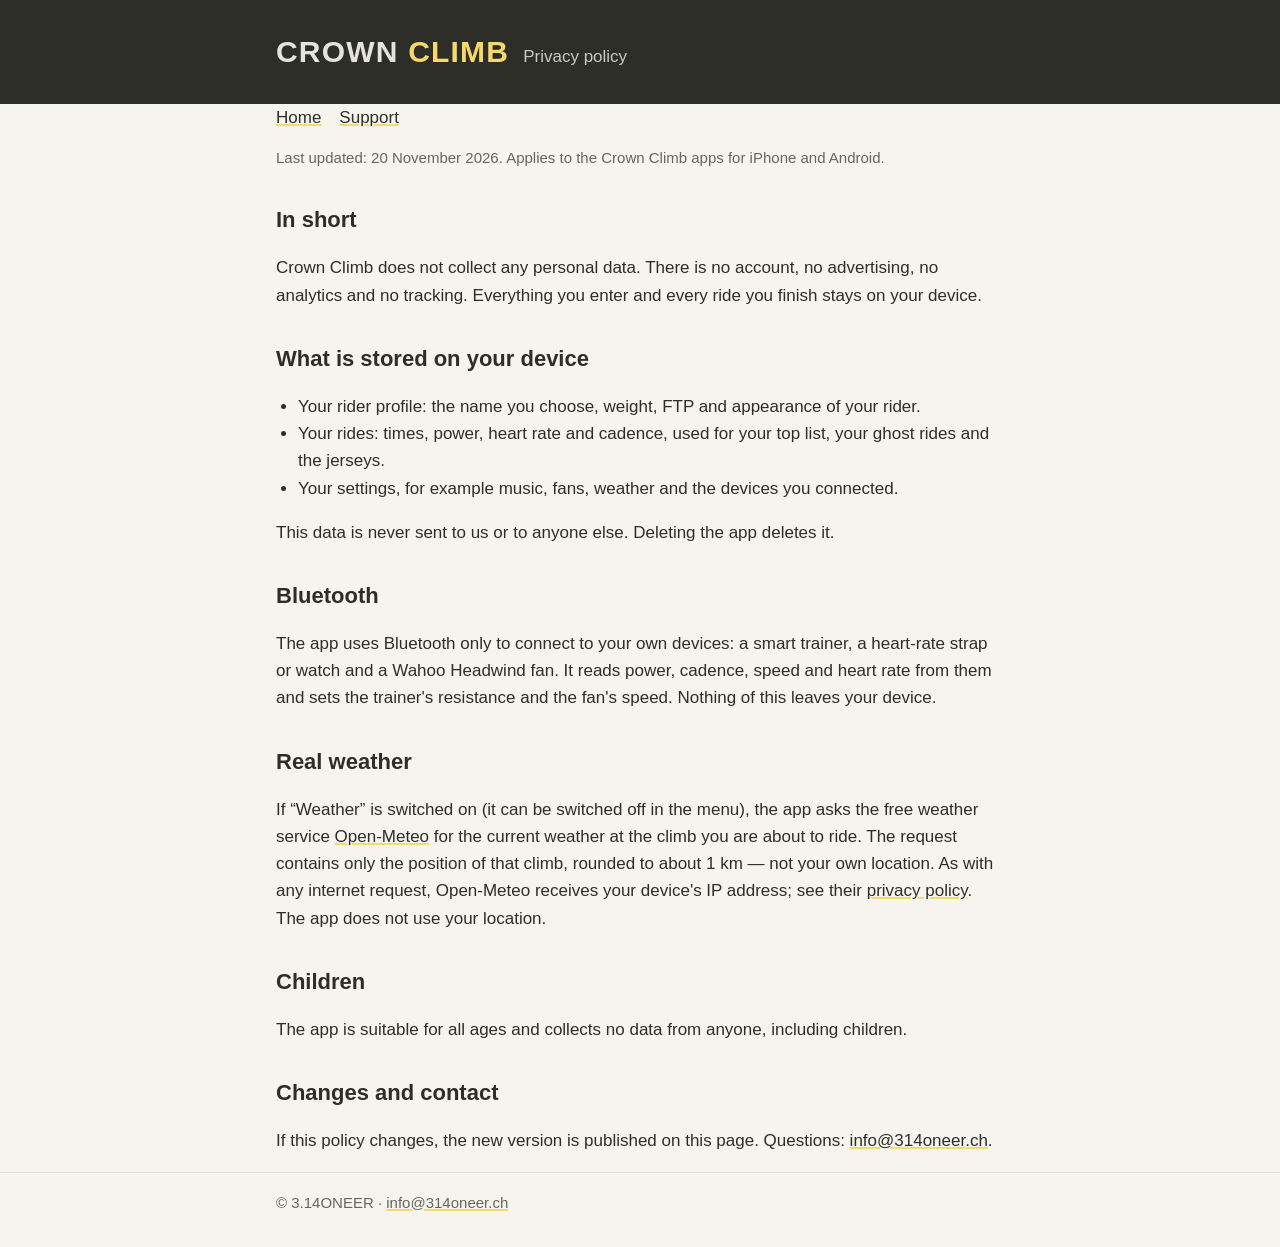
==== docs/privacy.html @ b1190917 "App pages: privacy.html" ====
<!doctype html>
<html lang="en">
<head>
<meta charset="utf-8">
<meta name="viewport" content="width=device-width, initial-scale=1">
<title>Crown Climb Privacy</title>
<link rel="stylesheet" href="style.css">
</head>
<body>
<header><div class="wrap"><h1>Crown <span>Climb</span></h1><p>Privacy policy</p></div></header>
<main class="wrap">
  <nav><a href="index.html">Home</a><a href="support.html">Support</a></nav>
  <p class="muted">Last updated: 20 November 2026. Applies to the Crown Climb apps for iPhone and Android.</p>

  <h2>In short</h2>
  <p>Crown Climb does not collect any personal data. There is no account, no advertising, no analytics and no tracking.
  Everything you enter and every ride you finish stays on your device.</p>

  <h2>What is stored on your device</h2>
  <ul>
    <li>Your rider profile: the name you choose, weight, FTP and appearance of your rider.</li>
    <li>Your rides: times, power, heart rate and cadence, used for your top list, your ghost rides and the jerseys.</li>
    <li>Your settings, for example music, fans, weather and the devices you connected.</li>
  </ul>
  <p>This data is never sent to us or to anyone else. Deleting the app deletes it.</p>

  <h2>Bluetooth</h2>
  <p>The app uses Bluetooth only to connect to your own devices: a smart trainer, a heart-rate strap or watch and a
  Wahoo Headwind fan. It reads power, cadence, speed and heart rate from them and sets the trainer's resistance and the
  fan's speed. Nothing of this leaves your device.</p>

  <h2>Real weather</h2>
  <p>If &ldquo;Weather&rdquo; is switched on (it can be switched off in the menu), the app asks the free weather service
  <a href="https://open-meteo.com/">Open-Meteo</a> for the current weather at the climb you are about to ride. The request contains
  only the position of that climb, rounded to about 1&nbsp;km &mdash; not your own location. As with any internet request,
  Open-Meteo receives your device's IP address; see their <a href="https://open-meteo.com/en/terms#privacy">privacy policy</a>.
  The app does not use your location.</p>

  <h2>Children</h2>
  <p>The app is suitable for all ages and collects no data from anyone, including children.</p>

  <h2>Changes and contact</h2>
  <p>If this policy changes, the new version is published on this page. Questions:
  <a href="mailto:info@314oneer.ch">info@314oneer.ch</a>.</p>
</main>
<footer><div class="wrap">&copy; 3.14ONEER &middot; <a href="mailto:info@314oneer.ch">info@314oneer.ch</a></div></footer>
</body>
</html>
---- docs/style.css ----
:root { --bg: #f6f4ee; --fg: #2e2e29; --muted: #66665e; --accent: #f7d86b; --card: #ffffff; --line: #e2dfd4; }
@media (prefers-color-scheme: dark) { :root { --bg: #2e2e29; --fg: #e4e4dc; --muted: #a8a89e; --card: #393933; --line: #4a4a43; } }
* { box-sizing: border-box; }
body { margin: 0; background: var(--bg); color: var(--fg); font: 17px/1.6 -apple-system, BlinkMacSystemFont, "Segoe UI", Roboto, Helvetica, Arial, sans-serif; }
header { background: #2e2e29; color: #e4e4dc; padding: 28px 16px; }
header .wrap { display: flex; align-items: baseline; gap: 14px; flex-wrap: wrap; }
header h1 { margin: 0; font-size: 30px; letter-spacing: 0.04em; text-transform: uppercase; }
header h1 span { color: var(--accent); }
header p { margin: 0; color: #c9c9bf; }
.wrap { max-width: 760px; margin: 0 auto; padding: 0 16px; }
main { padding: 28px 0 48px; }
h2 { font-size: 22px; margin: 32px 0 8px; }
h3 { font-size: 18px; margin: 22px 0 6px; }
a { color: inherit; text-decoration-color: var(--accent); text-decoration-thickness: 2px; }
.card { background: var(--card); border: 1px solid var(--line); border-radius: 10px; padding: 18px 20px; margin: 16px 0; }
.muted { color: var(--muted); font-size: 15px; }
nav a { margin-right: 18px; }
ul { padding-left: 22px; }
footer { border-top: 1px solid var(--line); padding: 18px 0 32px; color: var(--muted); font-size: 15px; }
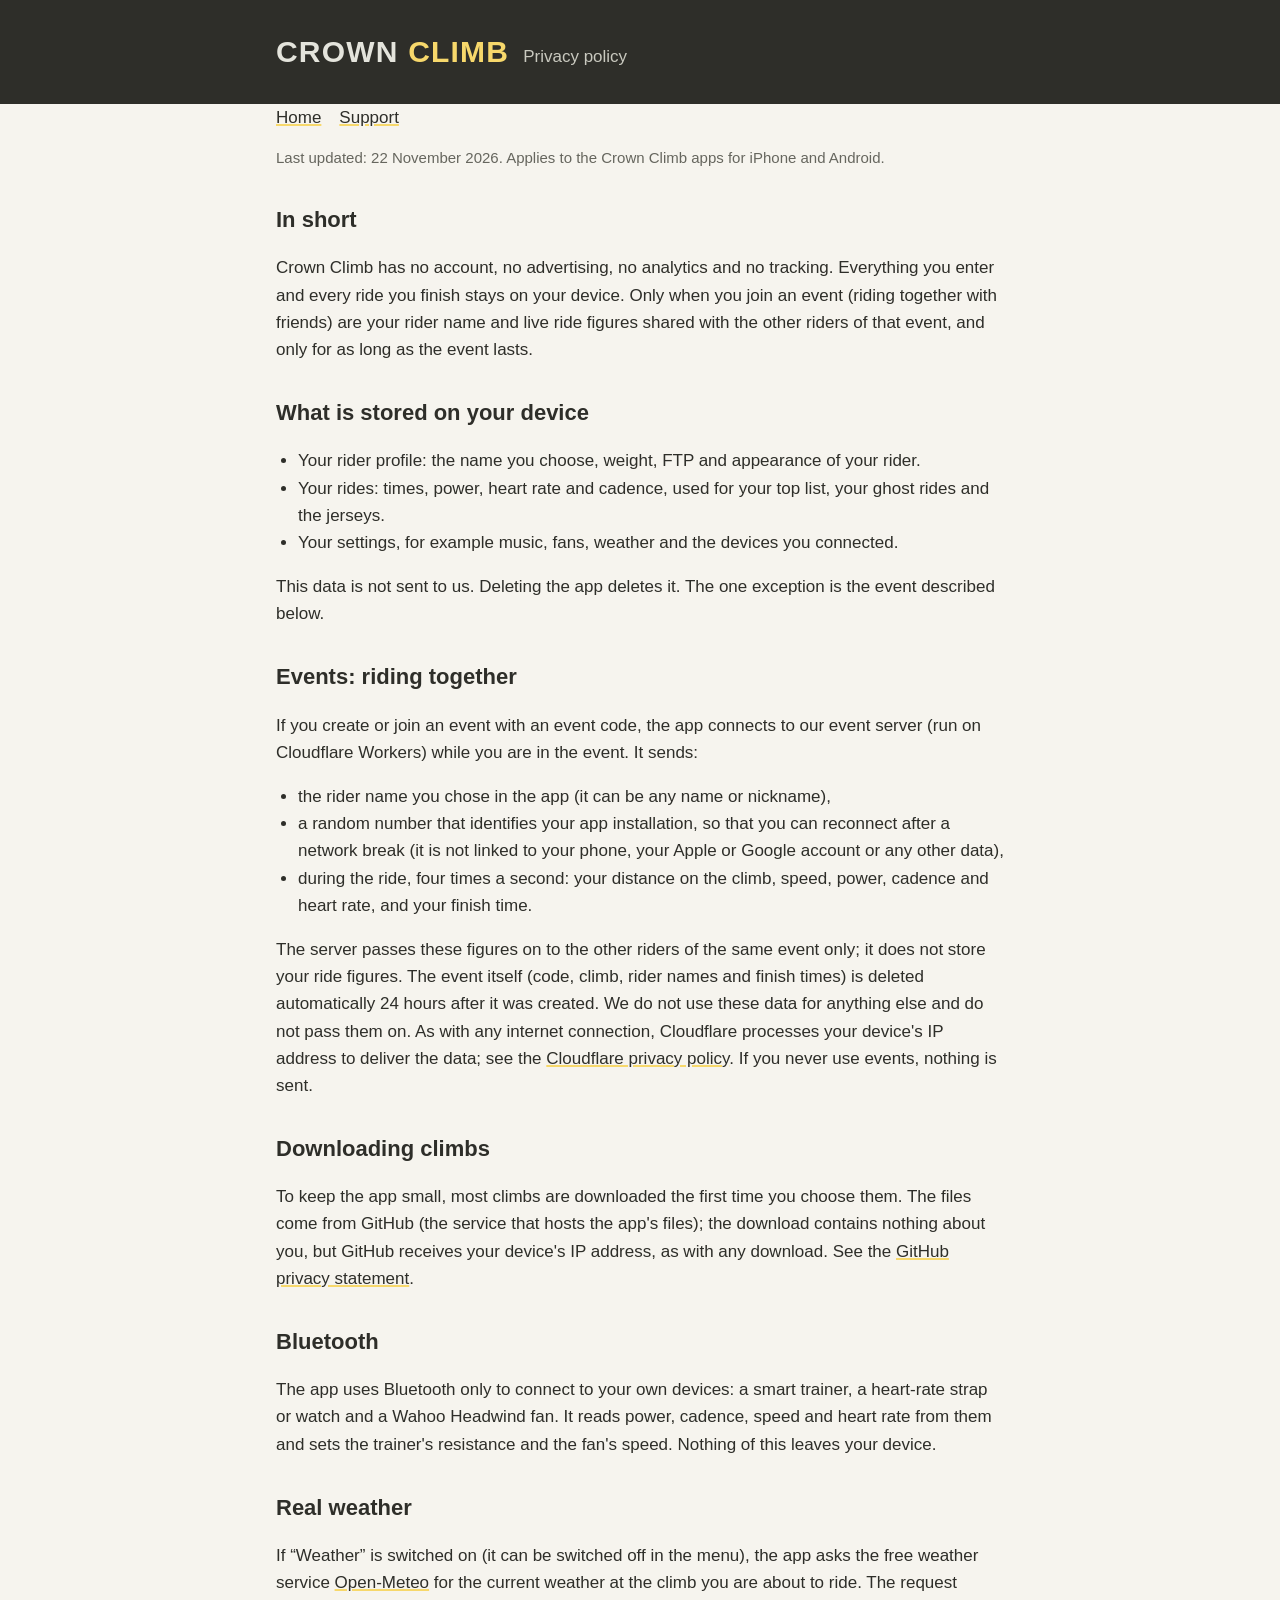
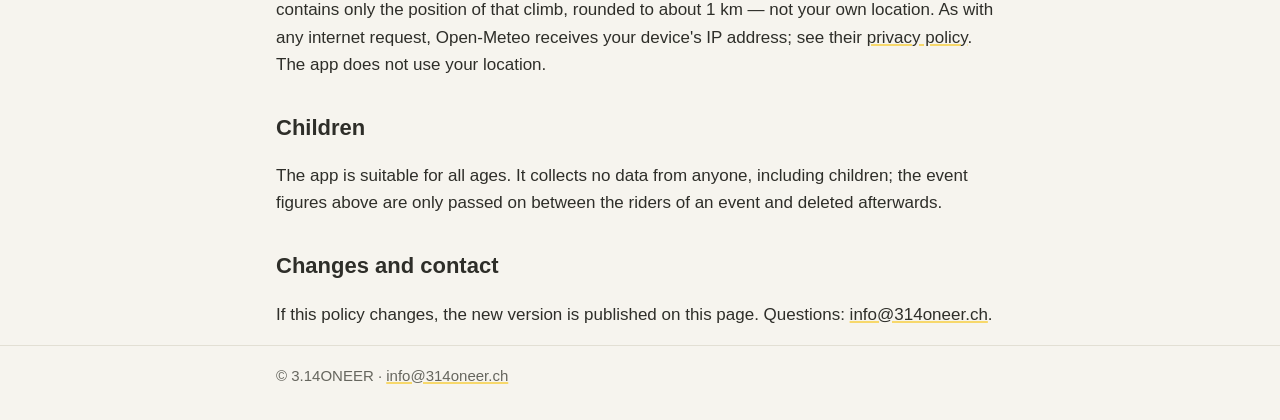
==== commit 09ac74bd: "Privacy: events and climb downloads" ====
--- a/docs/privacy.html
+++ b/docs/privacy.html
@@ -10,11 +10,12 @@
 <header><div class="wrap"><h1>Crown <span>Climb</span></h1><p>Privacy policy</p></div></header>
 <main class="wrap">
   <nav><a href="index.html">Home</a><a href="support.html">Support</a></nav>
-  <p class="muted">Last updated: 20 November 2026. Applies to the Crown Climb apps for iPhone and Android.</p>
+  <p class="muted">Last updated: 22 November 2026. Applies to the Crown Climb apps for iPhone and Android.</p>
 
   <h2>In short</h2>
-  <p>Crown Climb does not collect any personal data. There is no account, no advertising, no analytics and no tracking.
-  Everything you enter and every ride you finish stays on your device.</p>
+  <p>Crown Climb has no account, no advertising, no analytics and no tracking. Everything you enter and every ride you
+  finish stays on your device. Only when you join an event (riding together with friends) are your rider name and live
+  ride figures shared with the other riders of that event, and only for as long as the event lasts.</p>
 
   <h2>What is stored on your device</h2>
   <ul>
@@ -22,7 +23,29 @@
     <li>Your rides: times, power, heart rate and cadence, used for your top list, your ghost rides and the jerseys.</li>
     <li>Your settings, for example music, fans, weather and the devices you connected.</li>
   </ul>
-  <p>This data is never sent to us or to anyone else. Deleting the app deletes it.</p>
+  <p>This data is not sent to us. Deleting the app deletes it. The one exception is the event described below.</p>
+
+  <h2>Events: riding together</h2>
+  <p>If you create or join an event with an event code, the app connects to our event server (run on Cloudflare
+  Workers) while you are in the event. It sends:</p>
+  <ul>
+    <li>the rider name you chose in the app (it can be any name or nickname),</li>
+    <li>a random number that identifies your app installation, so that you can reconnect after a network break (it is not
+    linked to your phone, your Apple or Google account or any other data),</li>
+    <li>during the ride, four times a second: your distance on the climb, speed, power, cadence and heart rate, and your
+    finish time.</li>
+  </ul>
+  <p>The server passes these figures on to the other riders of the same event only; it does not store your ride figures.
+  The event itself (code, climb, rider names and finish times) is deleted automatically 24 hours after it was created.
+  We do not use these data for anything else and do not pass them on. As with any internet connection, Cloudflare
+  processes your device's IP address to deliver the data; see the
+  <a href="https://www.cloudflare.com/privacypolicy/">Cloudflare privacy policy</a>. If you never use events, nothing is sent.</p>
+
+  <h2>Downloading climbs</h2>
+  <p>To keep the app small, most climbs are downloaded the first time you choose them. The files come from GitHub
+  (the service that hosts the app's files); the download contains nothing about you, but GitHub receives your device's
+  IP address, as with any download. See the
+  <a href="https://docs.github.com/en/site-policy/privacy-policies/github-general-privacy-statement">GitHub privacy statement</a>.</p>
 
   <h2>Bluetooth</h2>
   <p>The app uses Bluetooth only to connect to your own devices: a smart trainer, a heart-rate strap or watch and a
@@ -37,7 +60,8 @@
   The app does not use your location.</p>
 
   <h2>Children</h2>
-  <p>The app is suitable for all ages and collects no data from anyone, including children.</p>
+  <p>The app is suitable for all ages. It collects no data from anyone, including children; the event figures above are
+  only passed on between the riders of an event and deleted afterwards.</p>
 
   <h2>Changes and contact</h2>
   <p>If this policy changes, the new version is published on this page. Questions:
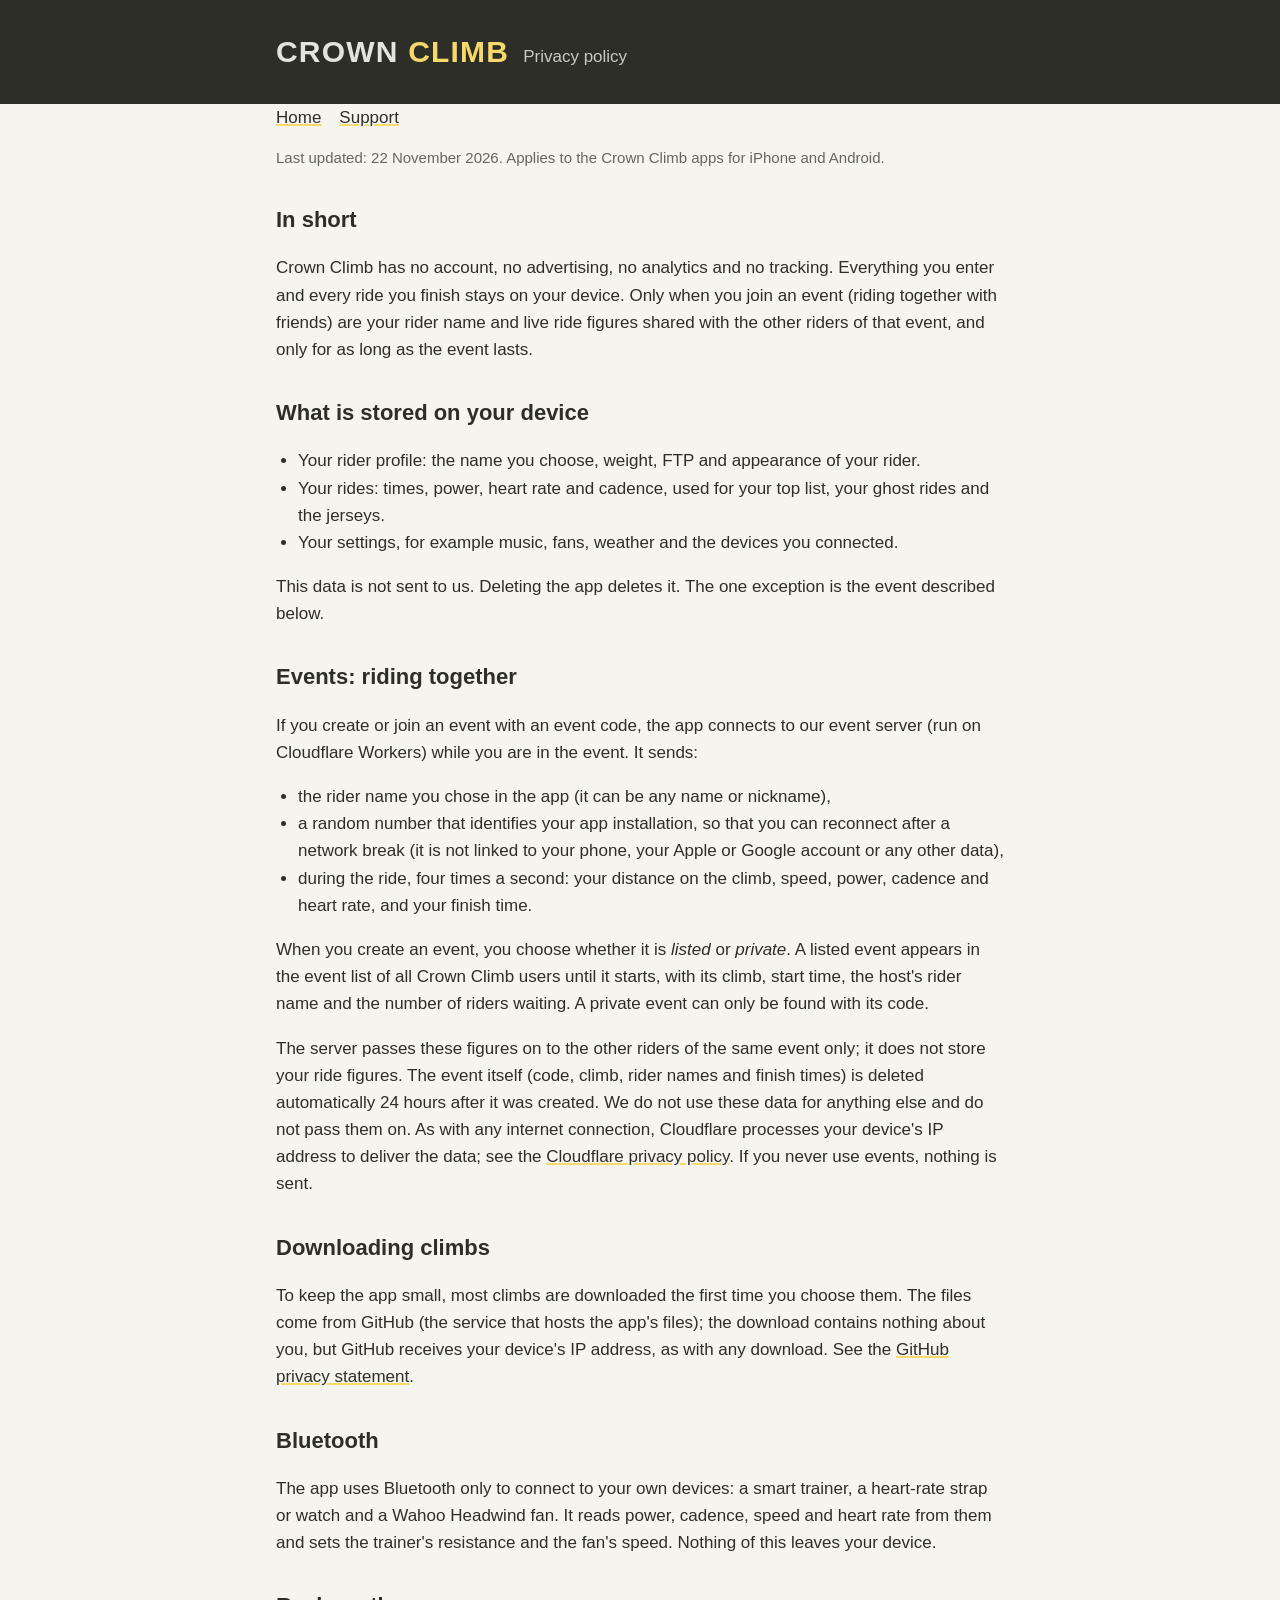
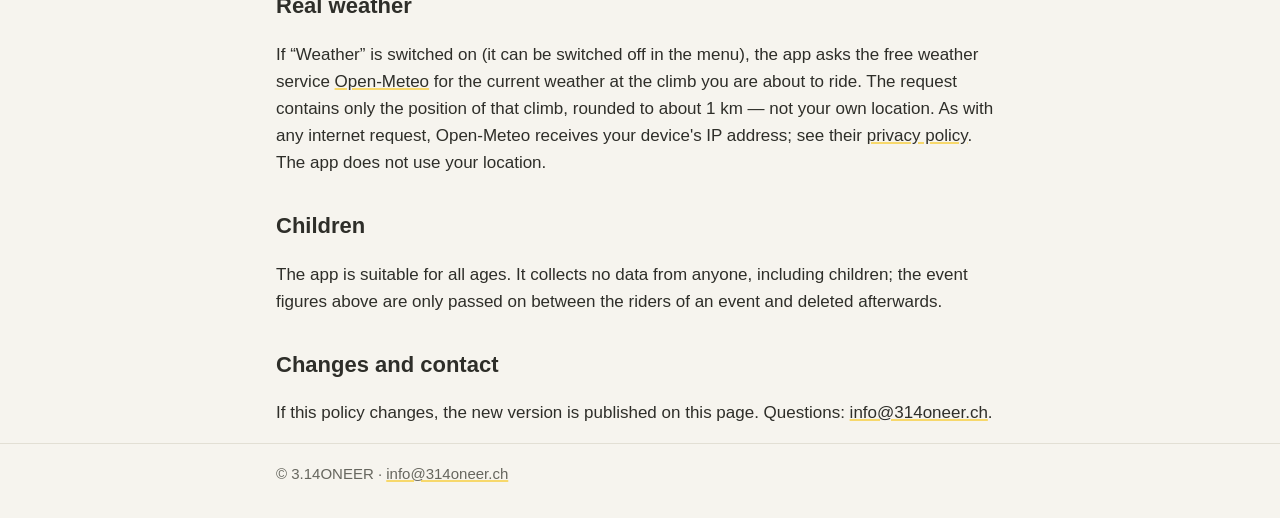
==== commit 0cbae921: "Privacy: listed events" ====
--- a/docs/privacy.html
+++ b/docs/privacy.html
@@ -35,6 +35,9 @@
     <li>during the ride, four times a second: your distance on the climb, speed, power, cadence and heart rate, and your
     finish time.</li>
   </ul>
+  <p>When you create an event, you choose whether it is <em>listed</em> or <em>private</em>. A listed event appears in the
+  event list of all Crown Climb users until it starts, with its climb, start time, the host's rider name and the number of
+  riders waiting. A private event can only be found with its code.</p>
   <p>The server passes these figures on to the other riders of the same event only; it does not store your ride figures.
   The event itself (code, climb, rider names and finish times) is deleted automatically 24 hours after it was created.
   We do not use these data for anything else and do not pass them on. As with any internet connection, Cloudflare
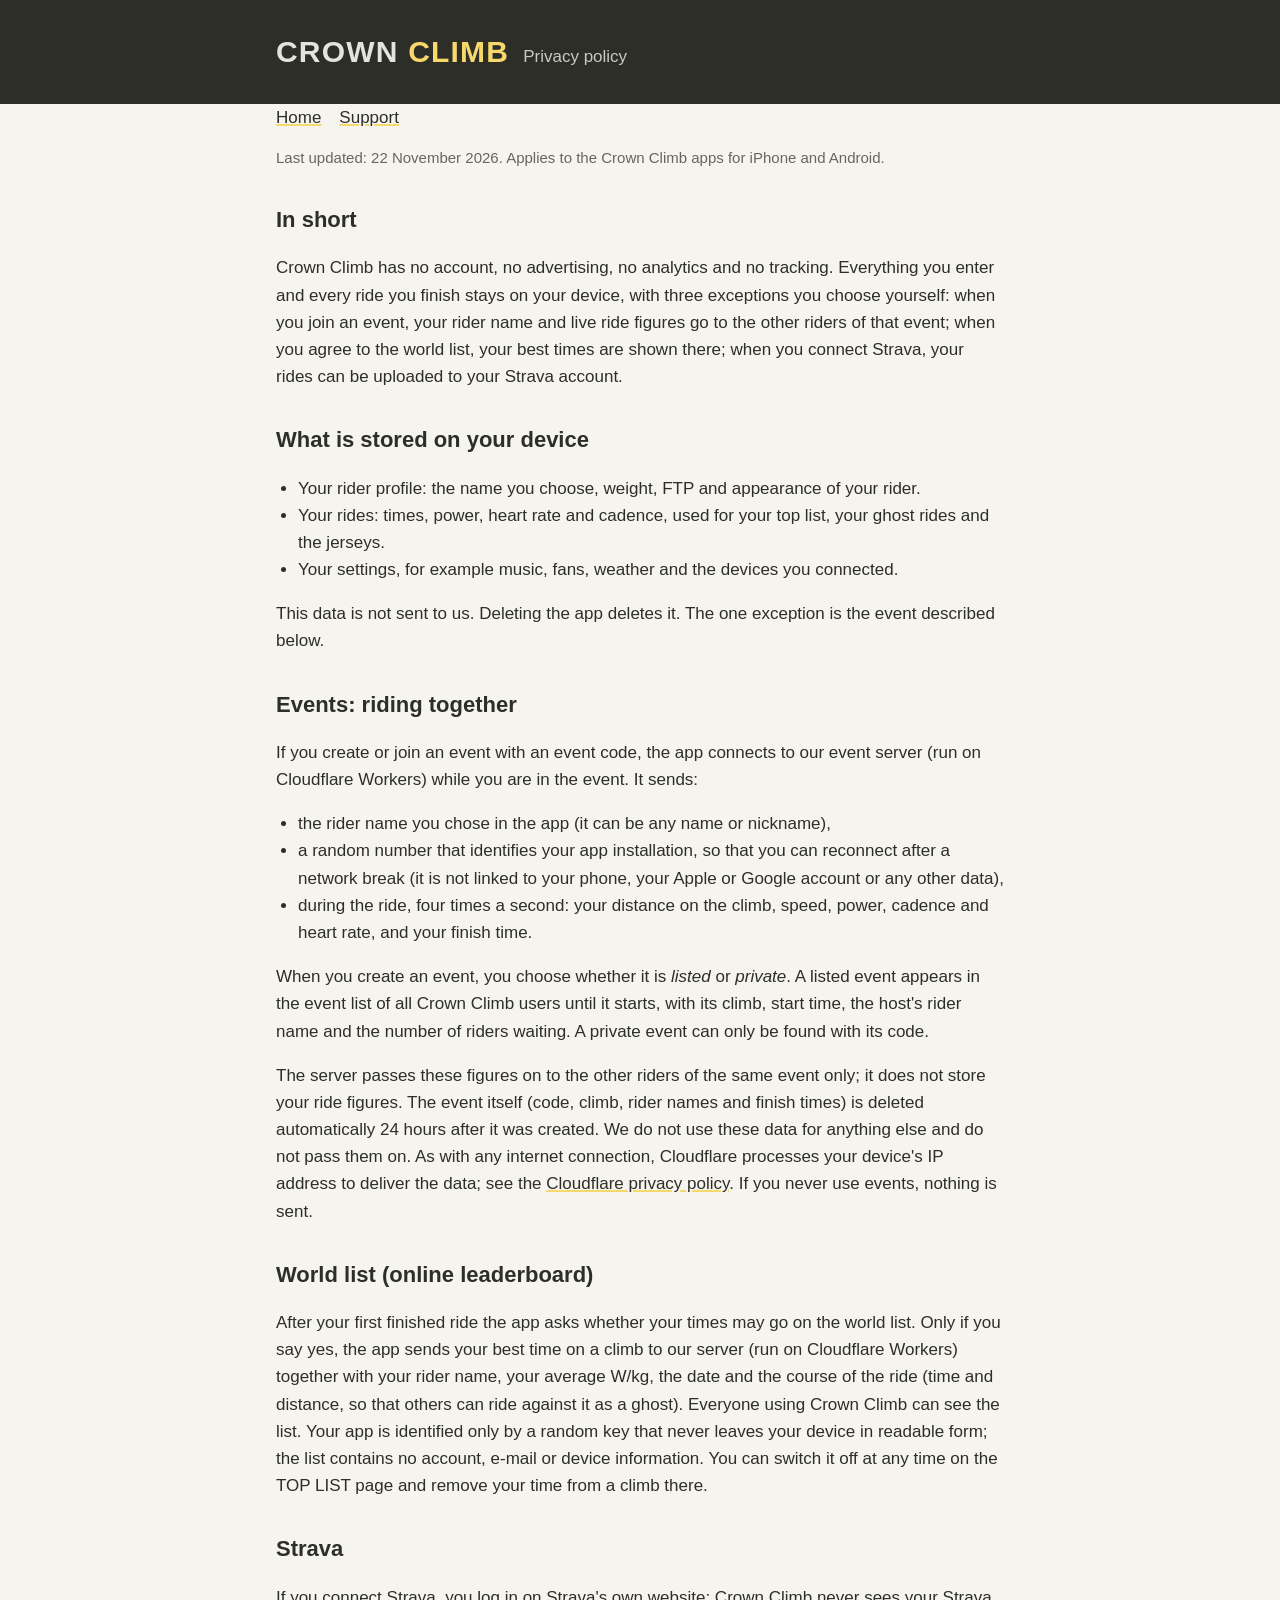
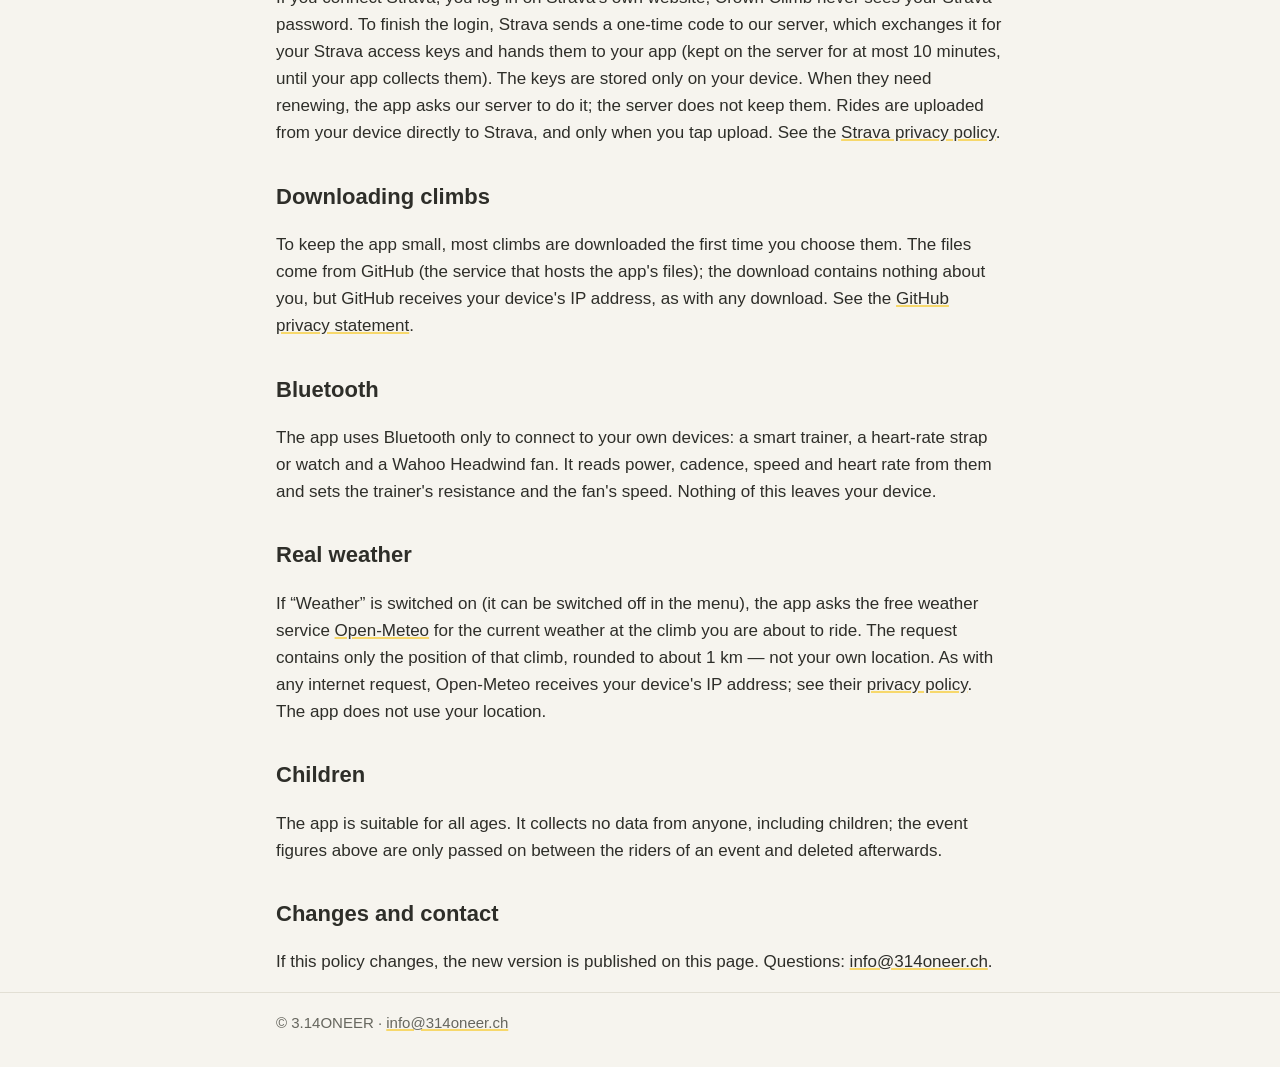
==== commit 59e8a39a: "Privacy: world list and Strava" ====
--- a/docs/privacy.html
+++ b/docs/privacy.html
@@ -14,8 +14,9 @@
 
   <h2>In short</h2>
   <p>Crown Climb has no account, no advertising, no analytics and no tracking. Everything you enter and every ride you
-  finish stays on your device. Only when you join an event (riding together with friends) are your rider name and live
-  ride figures shared with the other riders of that event, and only for as long as the event lasts.</p>
+  finish stays on your device, with three exceptions you choose yourself: when you join an event, your rider name and live
+  ride figures go to the other riders of that event; when you agree to the world list, your best times are shown there;
+  when you connect Strava, your rides can be uploaded to your Strava account.</p>
 
   <h2>What is stored on your device</h2>
   <ul>
@@ -43,6 +44,22 @@
   We do not use these data for anything else and do not pass them on. As with any internet connection, Cloudflare
   processes your device's IP address to deliver the data; see the
   <a href="https://www.cloudflare.com/privacypolicy/">Cloudflare privacy policy</a>. If you never use events, nothing is sent.</p>
+
+  <h2>World list (online leaderboard)</h2>
+  <p>After your first finished ride the app asks whether your times may go on the world list. Only if you say yes, the app
+  sends your best time on a climb to our server (run on Cloudflare Workers) together with your rider name, your average
+  W/kg, the date and the course of the ride (time and distance, so that others can ride against it as a ghost). Everyone
+  using Crown Climb can see the list. Your app is identified only by a random key that never leaves your device in readable
+  form; the list contains no account, e-mail or device information. You can switch it off at any time on the TOP LIST page
+  and remove your time from a climb there.</p>
+
+  <h2>Strava</h2>
+  <p>If you connect Strava, you log in on Strava's own website; Crown Climb never sees your Strava password. To finish the
+  login, Strava sends a one-time code to our server, which exchanges it for your Strava access keys and hands them to your
+  app (kept on the server for at most 10 minutes, until your app collects them). The keys are stored only on your device.
+  When they need renewing, the app asks our server to do it; the server does not keep them. Rides are uploaded from your
+  device directly to Strava, and only when you tap upload. See the
+  <a href="https://www.strava.com/legal/privacy">Strava privacy policy</a>.</p>
 
   <h2>Downloading climbs</h2>
   <p>To keep the app small, most climbs are downloaded the first time you choose them. The files come from GitHub
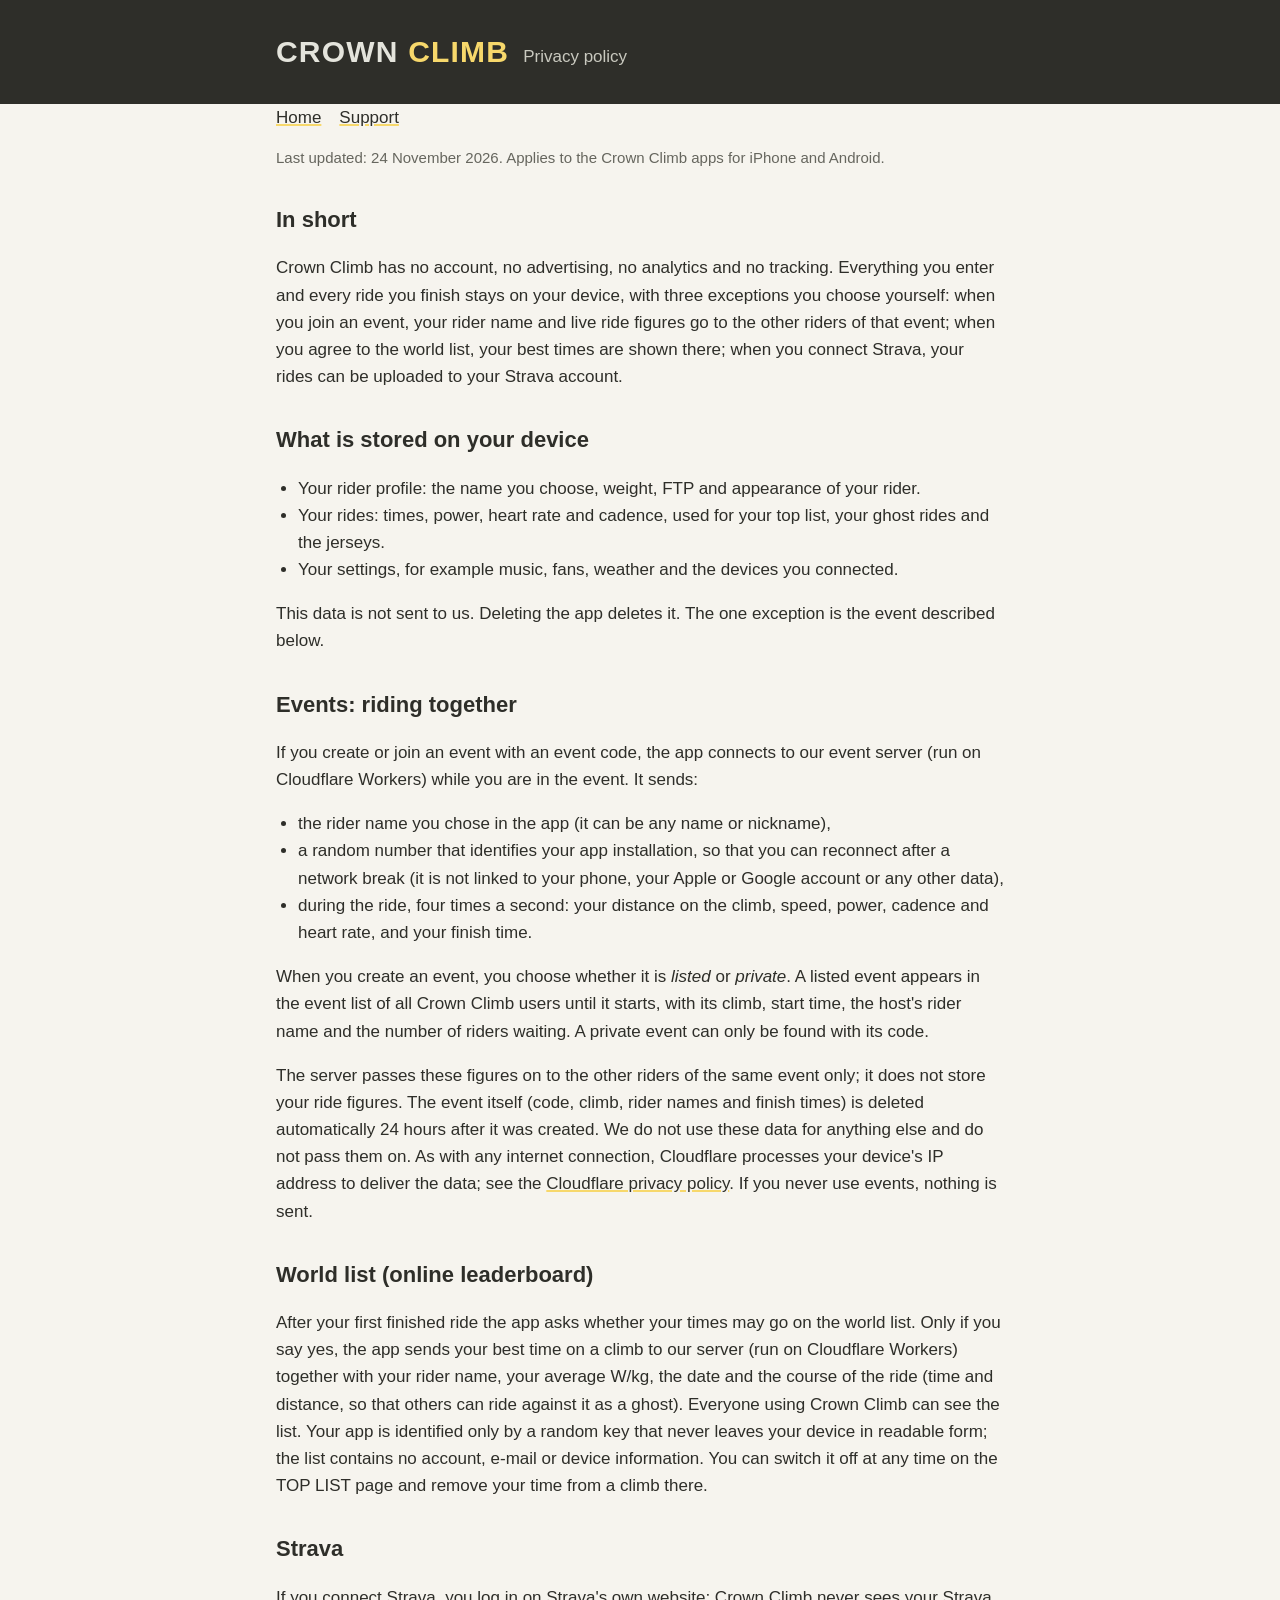
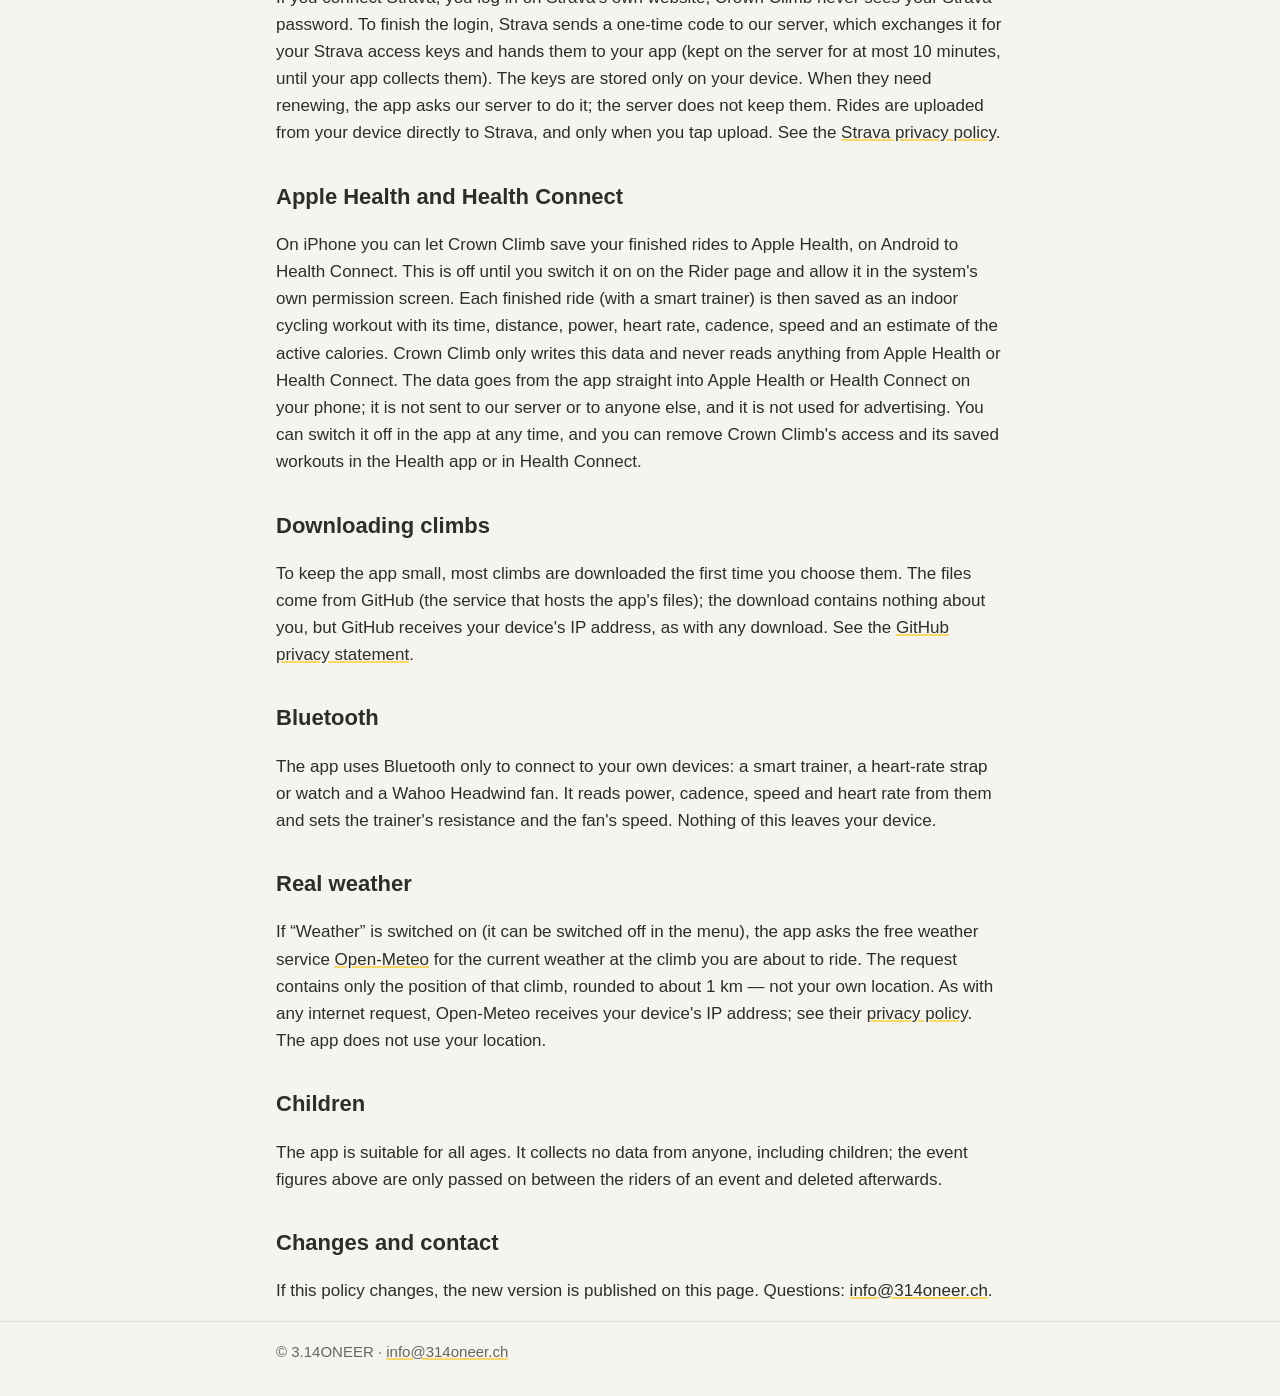
==== commit 0dd3e5c0: "Privacy: Apple Health and Health Connect" ====
--- a/docs/privacy.html
+++ b/docs/privacy.html
@@ -10,7 +10,7 @@
 <header><div class="wrap"><h1>Crown <span>Climb</span></h1><p>Privacy policy</p></div></header>
 <main class="wrap">
   <nav><a href="index.html">Home</a><a href="support.html">Support</a></nav>
-  <p class="muted">Last updated: 22 November 2026. Applies to the Crown Climb apps for iPhone and Android.</p>
+  <p class="muted">Last updated: 24 November 2026. Applies to the Crown Climb apps for iPhone and Android.</p>
 
   <h2>In short</h2>
   <p>Crown Climb has no account, no advertising, no analytics and no tracking. Everything you enter and every ride you
@@ -61,6 +61,15 @@
   device directly to Strava, and only when you tap upload. See the
   <a href="https://www.strava.com/legal/privacy">Strava privacy policy</a>.</p>
 
+  <h2>Apple Health and Health Connect</h2>
+  <p>On iPhone you can let Crown Climb save your finished rides to Apple Health, on Android to Health Connect. This is off
+  until you switch it on on the Rider page and allow it in the system's own permission screen. Each finished ride (with a
+  smart trainer) is then saved as an indoor cycling workout with its time, distance, power, heart rate, cadence, speed and
+  an estimate of the active calories. Crown Climb only writes this data and never reads anything from Apple Health or
+  Health Connect. The data goes from the app straight into Apple Health or Health Connect on your phone; it is not sent to
+  our server or to anyone else, and it is not used for advertising. You can switch it off in the app at any time, and you
+  can remove Crown Climb's access and its saved workouts in the Health app or in Health Connect.</p>
+
   <h2>Downloading climbs</h2>
   <p>To keep the app small, most climbs are downloaded the first time you choose them. The files come from GitHub
   (the service that hosts the app's files); the download contains nothing about you, but GitHub receives your device's
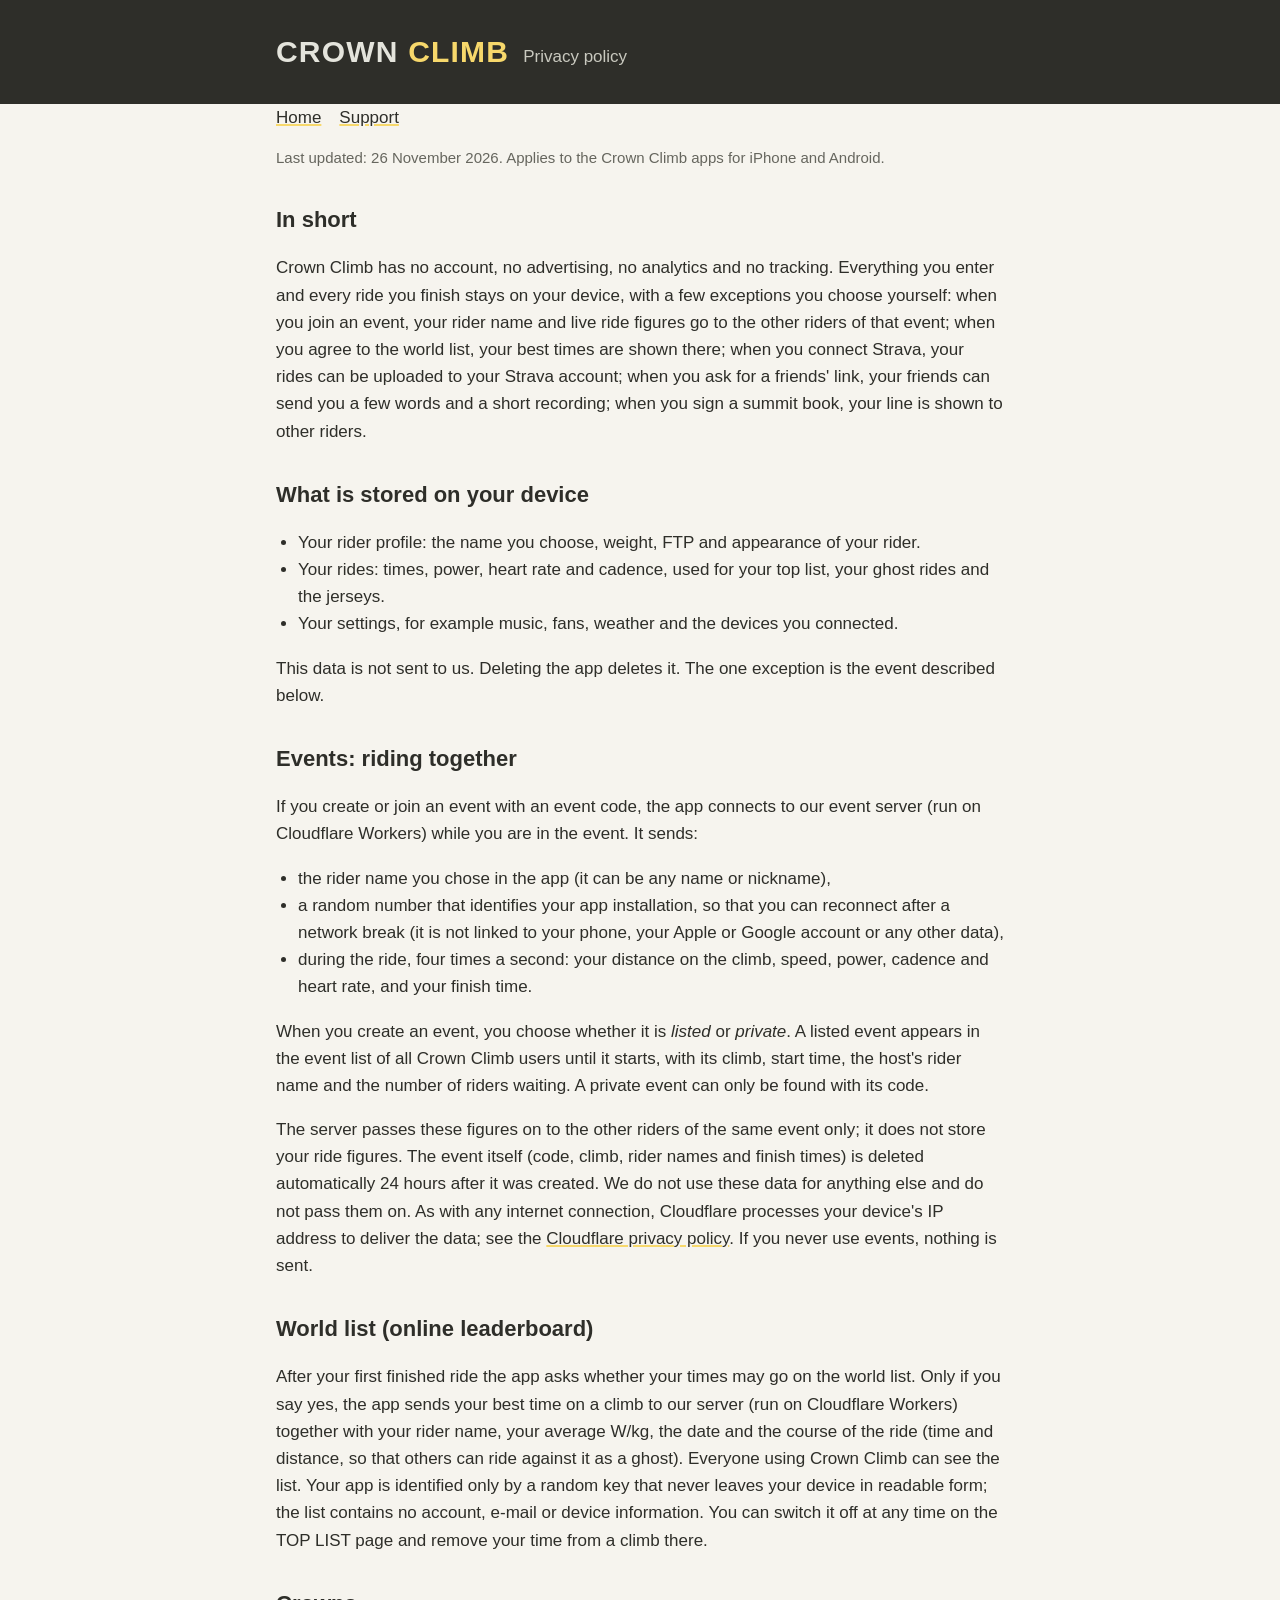
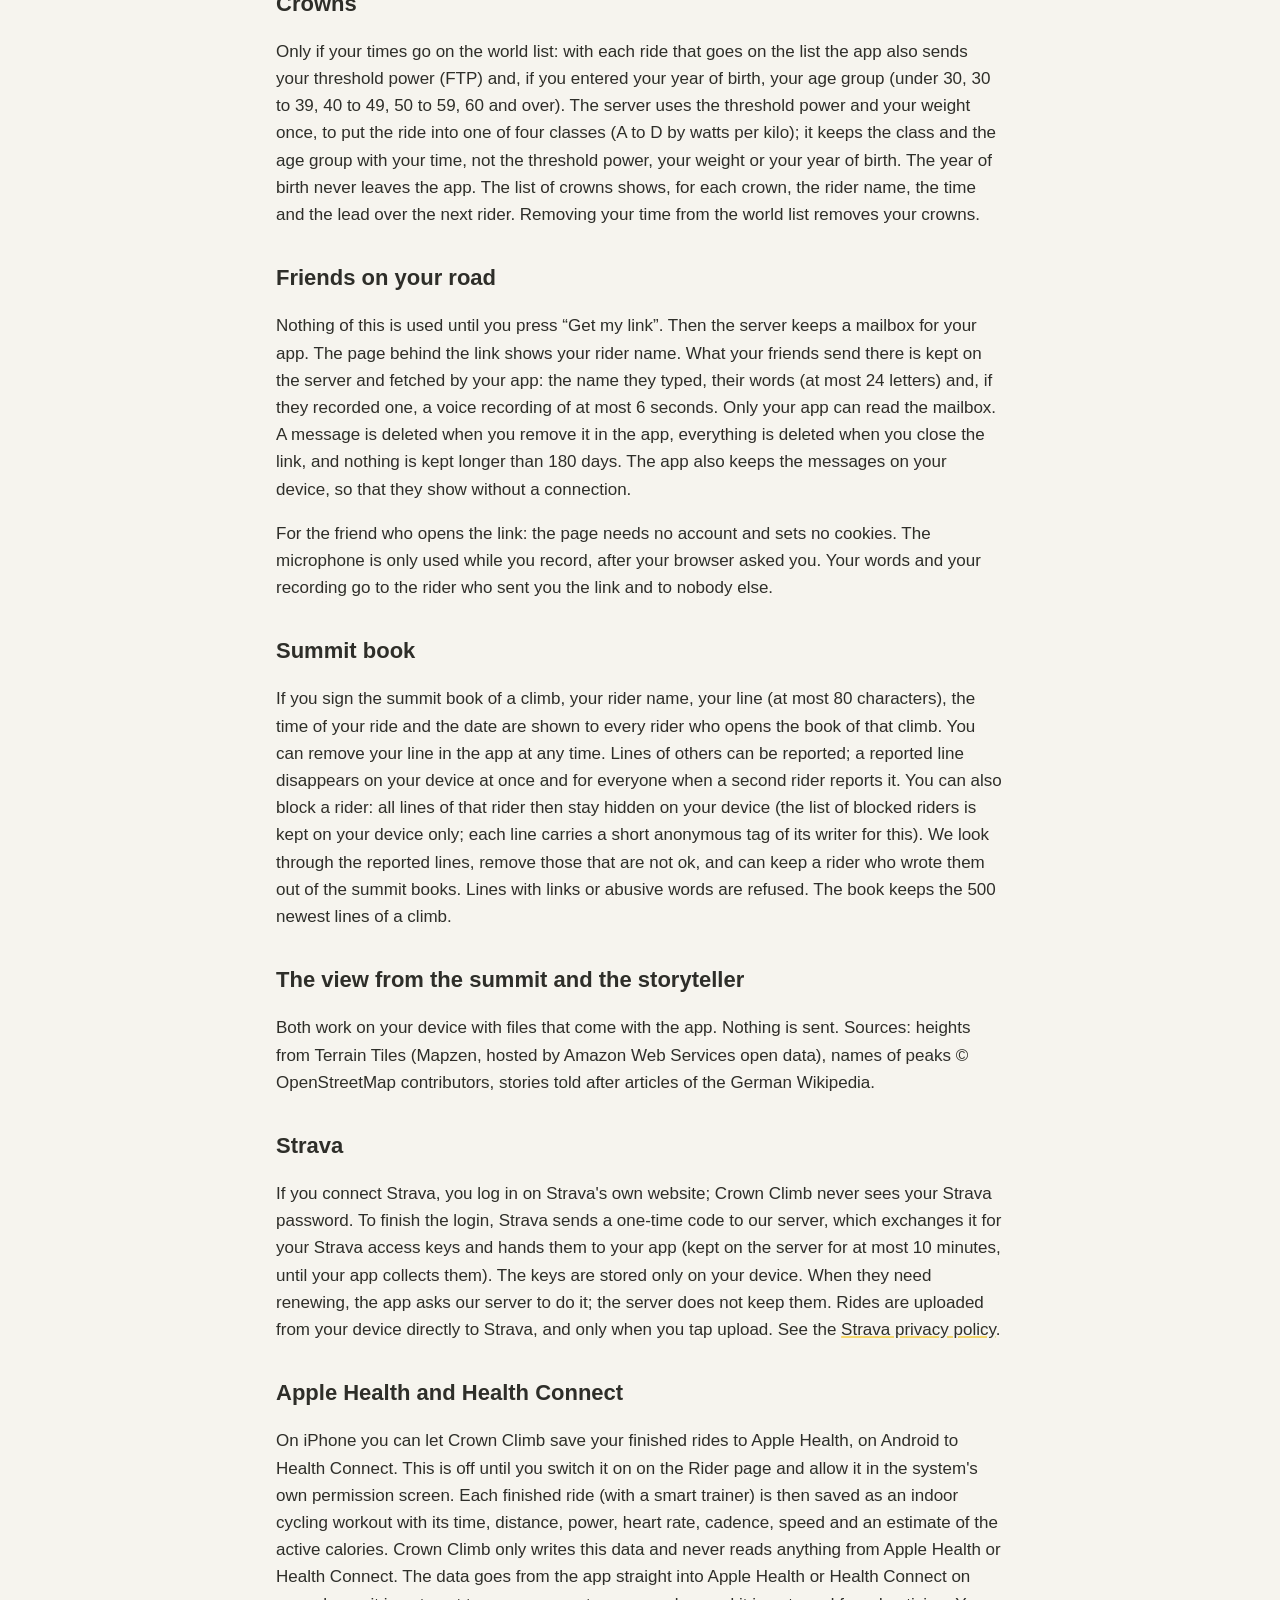
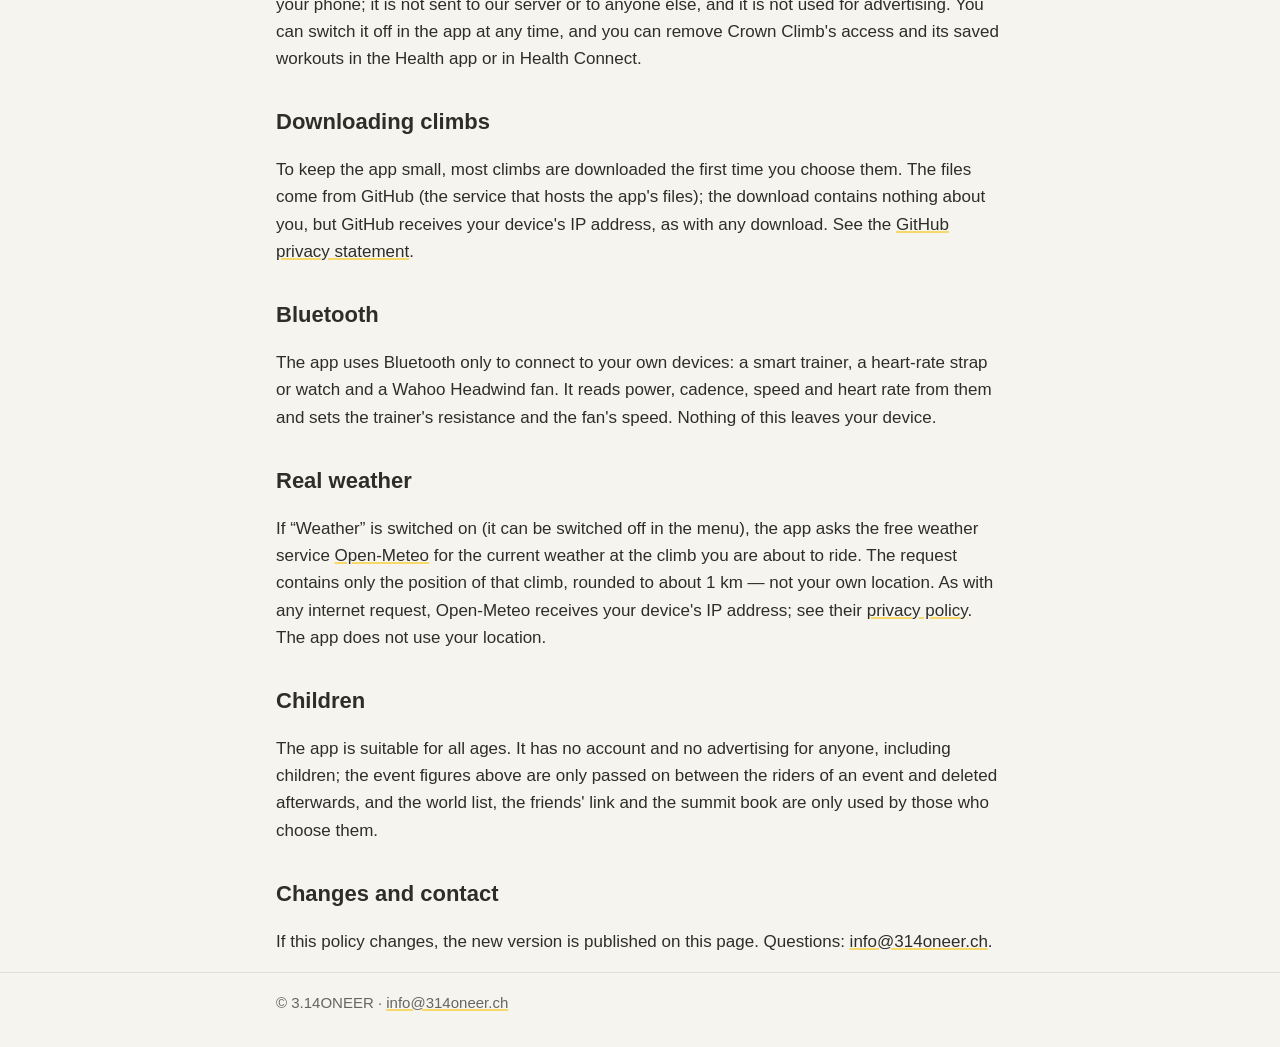
==== commit 29129b3f: "Privacy: crowns, friends on your road, summit book" ====
--- a/docs/privacy.html
+++ b/docs/privacy.html
@@ -10,13 +10,15 @@
 <header><div class="wrap"><h1>Crown <span>Climb</span></h1><p>Privacy policy</p></div></header>
 <main class="wrap">
   <nav><a href="index.html">Home</a><a href="support.html">Support</a></nav>
-  <p class="muted">Last updated: 24 November 2026. Applies to the Crown Climb apps for iPhone and Android.</p>
+  <p class="muted">Last updated: 26 November 2026. Applies to the Crown Climb apps for iPhone and Android.</p>
 
   <h2>In short</h2>
   <p>Crown Climb has no account, no advertising, no analytics and no tracking. Everything you enter and every ride you
-  finish stays on your device, with three exceptions you choose yourself: when you join an event, your rider name and live
+  finish stays on your device, with a few exceptions you choose yourself: when you join an event, your rider name and live
   ride figures go to the other riders of that event; when you agree to the world list, your best times are shown there;
-  when you connect Strava, your rides can be uploaded to your Strava account.</p>
+  when you connect Strava, your rides can be uploaded to your Strava account; when you ask for a friends' link, your
+  friends can send you a few words and a short recording; when you sign a summit book, your line is shown to other
+  riders.</p>
 
   <h2>What is stored on your device</h2>
   <ul>
@@ -52,6 +54,39 @@
   using Crown Climb can see the list. Your app is identified only by a random key that never leaves your device in readable
   form; the list contains no account, e-mail or device information. You can switch it off at any time on the TOP LIST page
   and remove your time from a climb there.</p>
+
+  <h2>Crowns</h2>
+  <p>Only if your times go on the world list: with each ride that goes on the list the app also sends your threshold
+  power (FTP) and, if you entered your year of birth, your age group (under 30, 30 to 39, 40 to 49, 50 to 59, 60 and
+  over). The server uses the threshold power and your weight once, to put the ride into one of four classes (A to D by
+  watts per kilo); it keeps the class and the age group with your time, not the threshold power, your weight or your year
+  of birth. The year of birth never leaves the app. The list of crowns shows, for each crown, the rider name, the time
+  and the lead over the next rider. Removing your time from the world list removes your crowns.</p>
+
+  <h2>Friends on your road</h2>
+  <p>Nothing of this is used until you press &ldquo;Get my link&rdquo;. Then the server keeps a mailbox for your app. The
+  page behind the link shows your rider name. What your friends send there is kept on the server and fetched by your
+  app: the name they typed, their words (at most 24 letters) and, if they recorded one, a voice recording of at most 6
+  seconds. Only your app can read the mailbox. A message is deleted when you remove it in the app, everything is deleted
+  when you close the link, and nothing is kept longer than 180 days. The app also keeps the messages on your device, so
+  that they show without a connection.</p>
+  <p>For the friend who opens the link: the page needs no account and sets no cookies. The microphone is only used while
+  you record, after your browser asked you. Your words and your recording go to the rider who sent you the link and to
+  nobody else.</p>
+
+  <h2>Summit book</h2>
+  <p>If you sign the summit book of a climb, your rider name, your line (at most 80 characters), the time of your ride
+  and the date are shown to every rider who opens the book of that climb. You can remove your line in the app at any
+  time. Lines of others can be reported; a reported line disappears on your device at once and for everyone when a second
+  rider reports it. You can also block a rider: all lines of that rider then stay hidden on your device (the list of
+  blocked riders is kept on your device only; each line carries a short anonymous tag of its writer for this). We look
+  through the reported lines, remove those that are not ok, and can keep a rider who wrote them out of the summit books.
+  Lines with links or abusive words are refused. The book keeps the 500 newest lines of a climb.</p>
+
+  <h2>The view from the summit and the storyteller</h2>
+  <p>Both work on your device with files that come with the app. Nothing is sent. Sources: heights from Terrain Tiles
+  (Mapzen, hosted by Amazon Web Services open data), names of peaks &copy; OpenStreetMap contributors, stories told after
+  articles of the German Wikipedia.</p>
 
   <h2>Strava</h2>
   <p>If you connect Strava, you log in on Strava's own website; Crown Climb never sees your Strava password. To finish the
@@ -89,8 +124,9 @@
   The app does not use your location.</p>
 
   <h2>Children</h2>
-  <p>The app is suitable for all ages. It collects no data from anyone, including children; the event figures above are
-  only passed on between the riders of an event and deleted afterwards.</p>
+  <p>The app is suitable for all ages. It has no account and no advertising for anyone, including children; the event figures
+  above are only passed on between the riders of an event and deleted afterwards, and the world list, the friends' link
+  and the summit book are only used by those who choose them.</p>
 
   <h2>Changes and contact</h2>
   <p>If this policy changes, the new version is published on this page. Questions:
